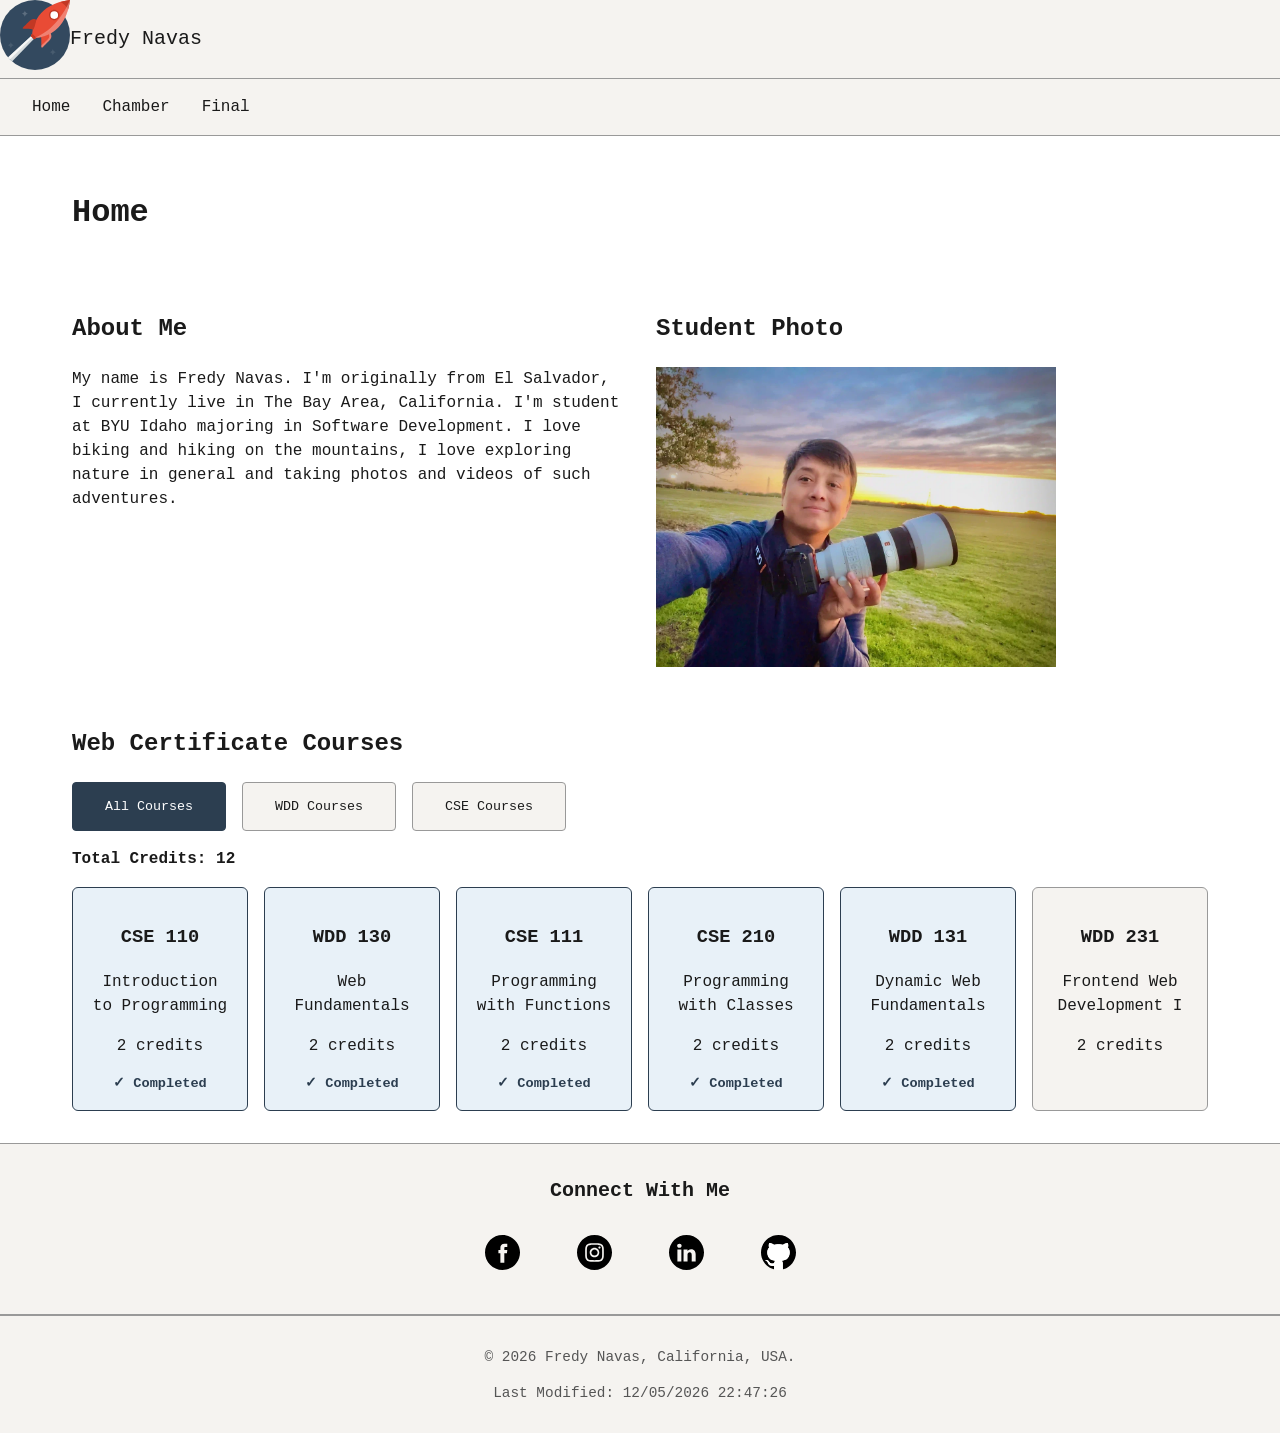
==== index.html @ 6da889e2 "fix index" ====
<!DOCTYPE html>
<html lang="en">
<head>
    <meta charset="UTF-8">
    <meta name="viewport" content="width=device-width, initial-scale=1.0">
    <meta name="author" content="Fredy Navas">
    <meta name="description" content="Initial home page for wdd231, home page with about me and student photo. Also includes Web Certificate Courses sorted.">
    <title>Fredy Navas | Home Page</title>

    <!--FAVICON-->
    <link rel="icon" href="images/rocket-favicon.ico">


    <!--LINK EXTERNAL CSS AND JS-->
    <script src="scripts/date.js" defer></script>
    <script src="scripts/courses.js" defer></script>
    <script src="scripts/course.js" defer></script>
    <script src="scripts/navigation.js" defer></script>
    <link rel="stylesheet" href="styles/index.css">
    <link rel="stylesheet" href="styles/index-large.css">


    <!--FONTS-->
    <link rel="preconnect" href="https://fonts.googleapis.com">
    <link rel="preconnect" href="https://fonts.gstatic.com" crossorigin>
    <link href="https://fonts.googleapis.com/css2?family=Cagliostro&family=Elms+Sans:ital,wght@0,100..900;1,100..900&family=Libre+Baskerville:ital,wght@0,400..700;1,400..700&display=swap" rel="stylesheet">

</head>
<body>
    <header>
        <a href="wdd231/index.html">
            <img src="images/rocket-logo.svg" alt="rocket logo" class="logo">
        </a>
        <span class="site-name">Fredy Navas</span>
        <button id="hamburger" aria-label="Open navigation menu">
            <img src="images/hamburger-menu-3.svg" alt="hamburger menu">
        </button>
    </header>

    <!--Navigation Menu-->
    <nav>
        <a href="wdd231/index.html">Home</a>
        <a href="wdd231/chamber/directory.html">Chamber</a>
        <a href="wdd231/final.html">Final</a>
    </nav>


    <main>
        <h1>Home</h1>

        <section>
            <h2>About Me</h2>
            <p>My name is Fredy Navas. I'm originally from El Salvador, I currently live in The Bay Area, California. I'm student at BYU Idaho majoring in Software Development.
                I love biking and hiking on the mountains, I love exploring nature in general and  taking photos and videos of such adventures.
            </p>
        </section>

        <section>
            <h2>Student Photo</h2>
            <img src="images/fn_cam.webp" alt="Fredy Navas" class="student-photo">
        </section>

        <section>
            <h2>Web Certificate Courses</h2>
            <div class="filter-buttons">
                <button class="filter-btn active" data-filter="all">All Courses</button>
                <button class="filter-btn" data-filter="WDD">WDD Courses</button>
                <button class="filter-btn" data-filter="CSE">CSE Courses</button>
            </div>
            <p id="total-credits"></p>
            <div id="course-cards"></div>
        </section>

    </main>



    <!--Social Media Links-->
    <section class="social-media">
        <h2>Connect With Me</h2>
        <div class="social-links">
            <a href="https://www.facebook.com/fredynavas" target="_blank" aria-label="Facebook">
                <img src="images/facebook.svg" alt="Facebook Icon" class="social-icon">
            </a>
            <a href="https://www.instagram.com/fredywnavas" target="_blank" aria-label="Instagram">
                <img src="images/instagram.svg" alt="Instagram Icon" class="social-icon">
            </a>
            <a href="https://www.linkedin.com/in/fredynavas" target="_blank" aria-label="LinkedIn">
                <img src="images/linkedin.svg" alt="LinkedIn Icon" class="social-icon">
            </a>
            <a href="https://www.github.com/fredywnavas" target="_blank" aria-label="GitHub">
                <img src="images/github.svg" alt="GitHub Icon" class="social-icon">
            </a>
        </div>
    </section>









    <footer>
        <p>&copy; <span id="currentyear"></span> Fredy Navas, California, USA.</p>
        <p id="lastModified"></p>
    </footer>
    
</body>
</html>
---- styles/index.css ----
:root {
    /* C O L O R S */
    --color-bg: #ffffff; /* pure white background */
    --color-bg-alt: #f5f3f0; /* light off-white panels */
    --color-text: #1a1a1a; /* dark charcoal for maximum contrast */
    --color-text-muted: #555555; /* medium gray for secondary text */
    --color-accent: #2c3e50; /* deep navy/charcoal accent */
    --color-accent-alt: #34495e; /* slightly lighter accent */
    --color-border: #999999; /* darker visible borders */

    /* F O N T S */
    --font-main: 'Menlo', 'Monaco', 'Consolas', monospace;

    /* S P A C I N G (for consistent proximity / repetition */
    --spacing-sm: 0.5;
    --spacing-md: 1rem;
    --spacing-lg: 2rem;

    /* L A Y O U T */
    --max-width: 1200px;
}

* {
    box-sizing: border-box;
}

body {
    margin: 0;
    font-family: var(--font-main);
    background-color: var(--color-bg);
    color: var(--color-text);
    line-height: 1.5;
}

main {
    padding: 2rem;
}

main section img {
    width: 50%;
    max-width: 200%;
    height: auto;
}

/* H E A D E R */

header {
    display: flex;
    align-items: center;
    gap: var(--spacing-sm);
    padding: var(--spacing-sm) var(--spacing-md);
    background-color: var(--color-bg-alt);
    border-bottom: 1px solid var(--color-border);
}

/*  L O G O  */
.logo {
    width: 70px;
    height: 70px;
    flex-shrink: 0;
}

.site-name {
    font-size: 1.25rem;
    margin-right: auto; /* pushes hamburger button to the far right */
}

#hamburger {
    background: none;
    border: none;
    padding: var(--spacing-sm);
    cursor: pointer;
    line-height: 0; /* prevents extra height around the img */
}

#hamburger img {
    width: 50px;
    height: 50px;
}









/*BUTTONS HOME CHAMBER FINAL*/

nav {
    display: none; /* hidden by default on mobile */
    flex-direction: column; /* vertical menu on mobile */
    gap: var(--spacing-md);
    padding: var(--spacing-md);
    background-color: var(--color-bg-alt);
    border-bottom: 1px solid var(--color-border);
}

/* Show nav when hamburger is clicked (active class added by JS) */
nav.active {
    display: flex;
}

nav a {
    color: var(--color-text);
    text-decoration: none;
    padding: var(--spacing-sm) var(--spacing-md);
    border-radius: 4px;
    transition: all 0.3s ease;      /* smooth hover effect */
    font-weight: 500;
}

nav a:hover {
    background-color: #e0e0e0;      /* light gray on hover */
    color: var(--color-accent);     /* dark accent text */
}

nav a.active {
    background-color: var(--color-accent);   /* deep navy background */
    color: #ffffff;                           /* white text */
    font-weight: bold;
}










/* B U T T O N S */

.filter-buttons {
    display: flex;
    gap: var(--spacing-md);
    margin-bottom: var(--spacing-md);
    flex-wrap: wrap;
}

.filter-btn {
    background-color: var(--color-bg-alt);
    color: var(--color-text);
    border: 1px solid var(--color-border);
    padding: var(--spacing-md) var(--spacing-lg);
    border-radius: 4px;
    cursor: pointer;
    font-family: var(--font-main);
}

.filter-btn.active {
    background-color: var(--color-accent);
    color: #ffffff;
    border-color: var(--color-accent);
}


/* C O U R S E - C A R D S */

#course-cards {
    display: grid;
    grid-template-columns: repeat(auto-fit, minmax(140px, 1fr));
    gap: var(--spacing-md);
}

.course-card {
    background-color: var(--color-bg-alt);
    border: 1px solid var(--color-border);
    border-radius: 6px;
    padding: var(--spacing-md);
    text-align: center;
}

.course-card.completed {
    border-color: var(--color-accent);
    background-color: #e8f1f8; /* light blue tint for completed cards */
}

.course-card.completed::after {
    content: "✓ Completed";
    display: block;
    margin-top: var(--spacing-sm);
    color: var(--color-accent);
    font-size: 0.85rem;
    font-weight: bold;
}

#total-credits {
    font-weight: bold;
    margin-bottom: var(--spacing-md);
}




/* S O C I A L   M E D I A */
 
.social-media {
    padding: var(--spacing-lg) var(--spacing-md);
    text-align: center;
    background-color: var(--color-bg-alt);
    border-top: 1px solid var(--color-border);
    border-bottom: 1px solid var(--color-border);
}
 
.social-media h2 {
    margin-top: 0;
    margin-bottom: var(--spacing-md);
    color: var(--color-text);
    font-size: 1.25rem;
}
 
.social-links {
    display: flex;
    justify-content: center;
    gap: var(--spacing-lg);
    flex-wrap: wrap;
}
 
.social-links a {
    display: inline-flex;
    align-items: center;
    justify-content: center;
    width: 50px;
    height: 50px;
    border-radius: 50%;
    text-decoration: none;
    transition: all 0.3s ease;
}
 
.social-links a:hover {
    background-color: #73a7df;
    transform: scale(1.1);
    box-shadow: 0 4px 8px rgba(61, 154, 241, 0.2);
}





footer {
    text-align: center;
    padding: var(--spacing-md);
    background-color: var(--color-bg-alt);
    border-top: 1px solid var(--color-border);
    font-size: 0.9rem;
    color: var(--color-text-muted);
}
---- styles/index-large.css ----
/*MEDIA QUERY FOR LARGE SCREENS*/
@media (min-width: 768px) {
    
    /*HIDE HAMBURGER MENU ON LARGER SCREENS*/
    #hamburger {
        display: none;
    }

    /*SHOW NAVIGATION MENU ON LARGER SCREENS*/
    nav {
        display: flex !important;
        flex-direction: row !important;
        gap: 2rem;
        padding: 1rem 2rem;
        background-color: var(--color-bg-alt);
        border-bottom: 1px solid var(--color-border);
    }

    /*Increase padding and add max-width on larger screens*/
    main {
        padding: 2rem;
        max-width: 1200px;
        margin: 0 auto;
        display: grid;
        grid-template-columns: 1fr 1fr;
        gap: 2rem;
    }

    /*Make heading span full width*/
    main > h1 {
        grid-column: 1 / -1;
    }

    /*Make courses span full width*/
    main > section:nth-child(4){
        grid-column: 1 / -1;
    }

    /*Adjust photo for desktop*/
    main section img.student-photo {
        width: 100%;
        max-width: 400px;
        height: auto;
    }



    /* Social media styling for larger screens */
    .social-links {
        gap: 2rem;
    }

 
    .social-links a {
        width: 60px;
        height: 60px;
    }
 
    .social-links a img {
        width: 35px;
        height: 35px;
    }
}
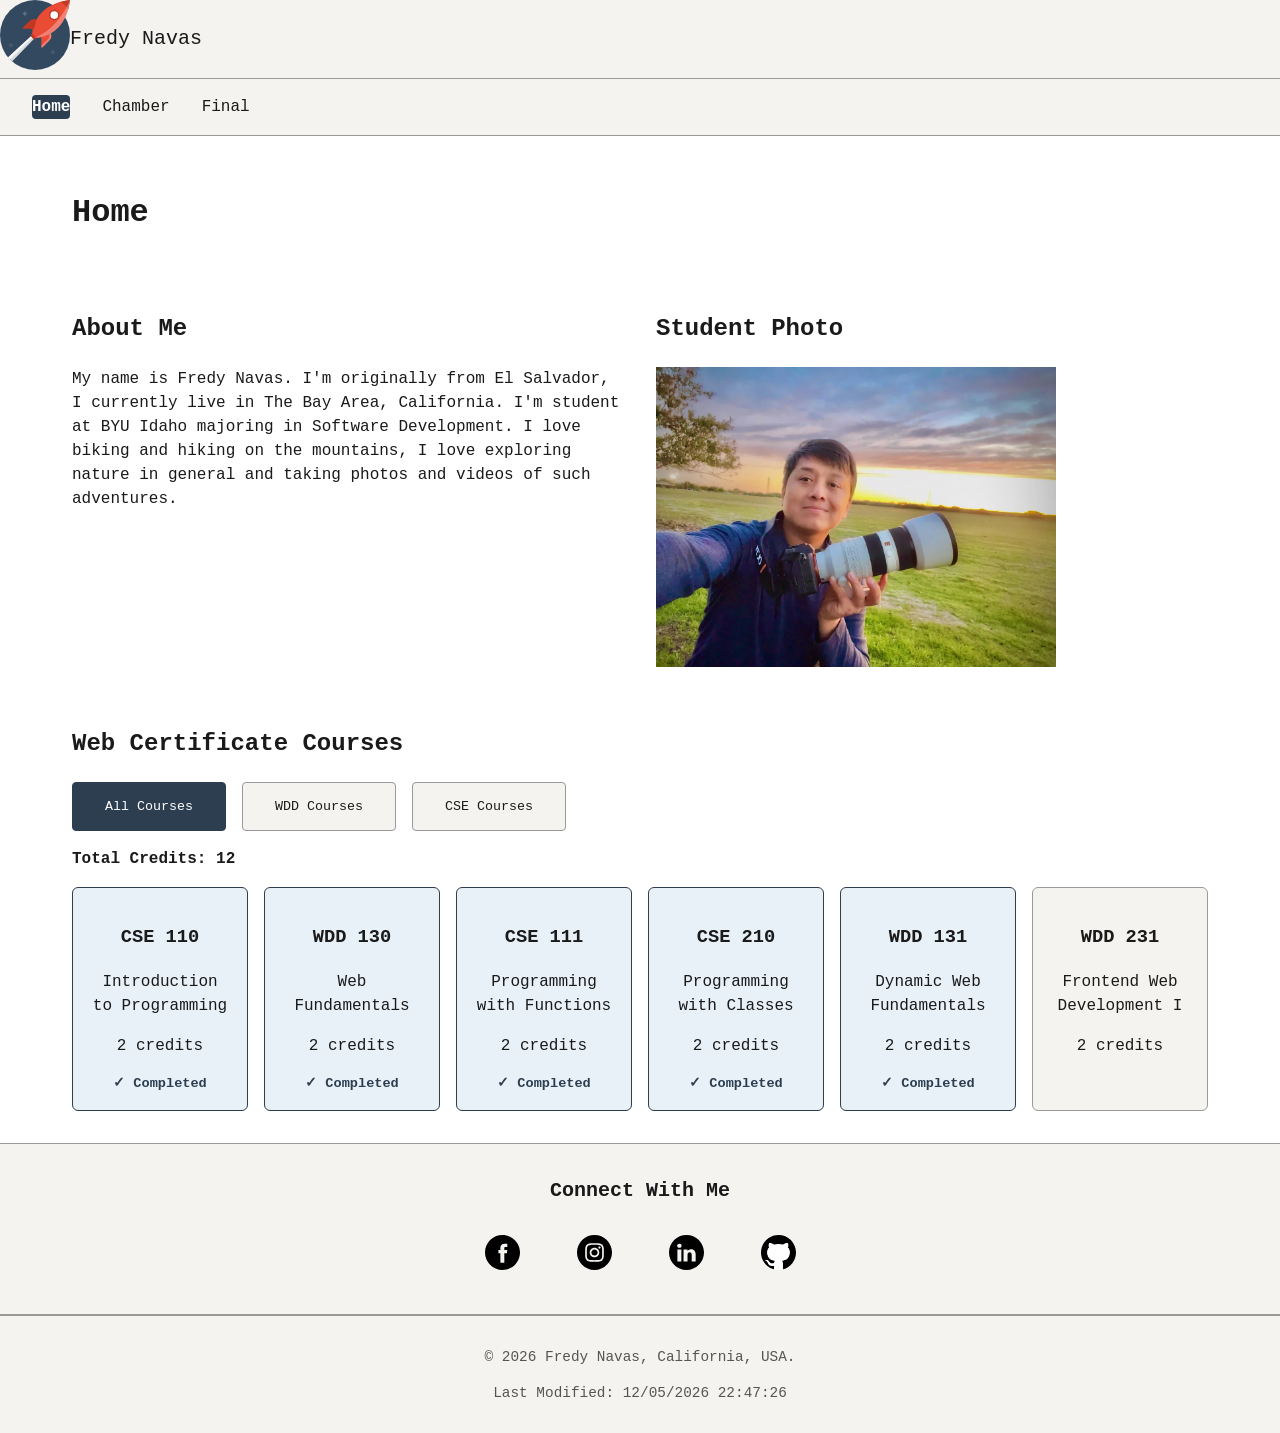
==== commit 26e46e9c: "fix index links 3rd" ====
--- a/index.html
+++ b/index.html
@@ -39,9 +39,9 @@
 
     <!--Navigation Menu-->
     <nav>
-        <a href="wdd231/index.html">Home</a>
-        <a href="wdd231/chamber/directory.html">Chamber</a>
-        <a href="wdd231/final.html">Final</a>
+        <a href="index.html">Home</a>
+        <a href="chamber/index.html">Chamber</a>
+        <a href="final.html">Final</a>
     </nav>
 
 
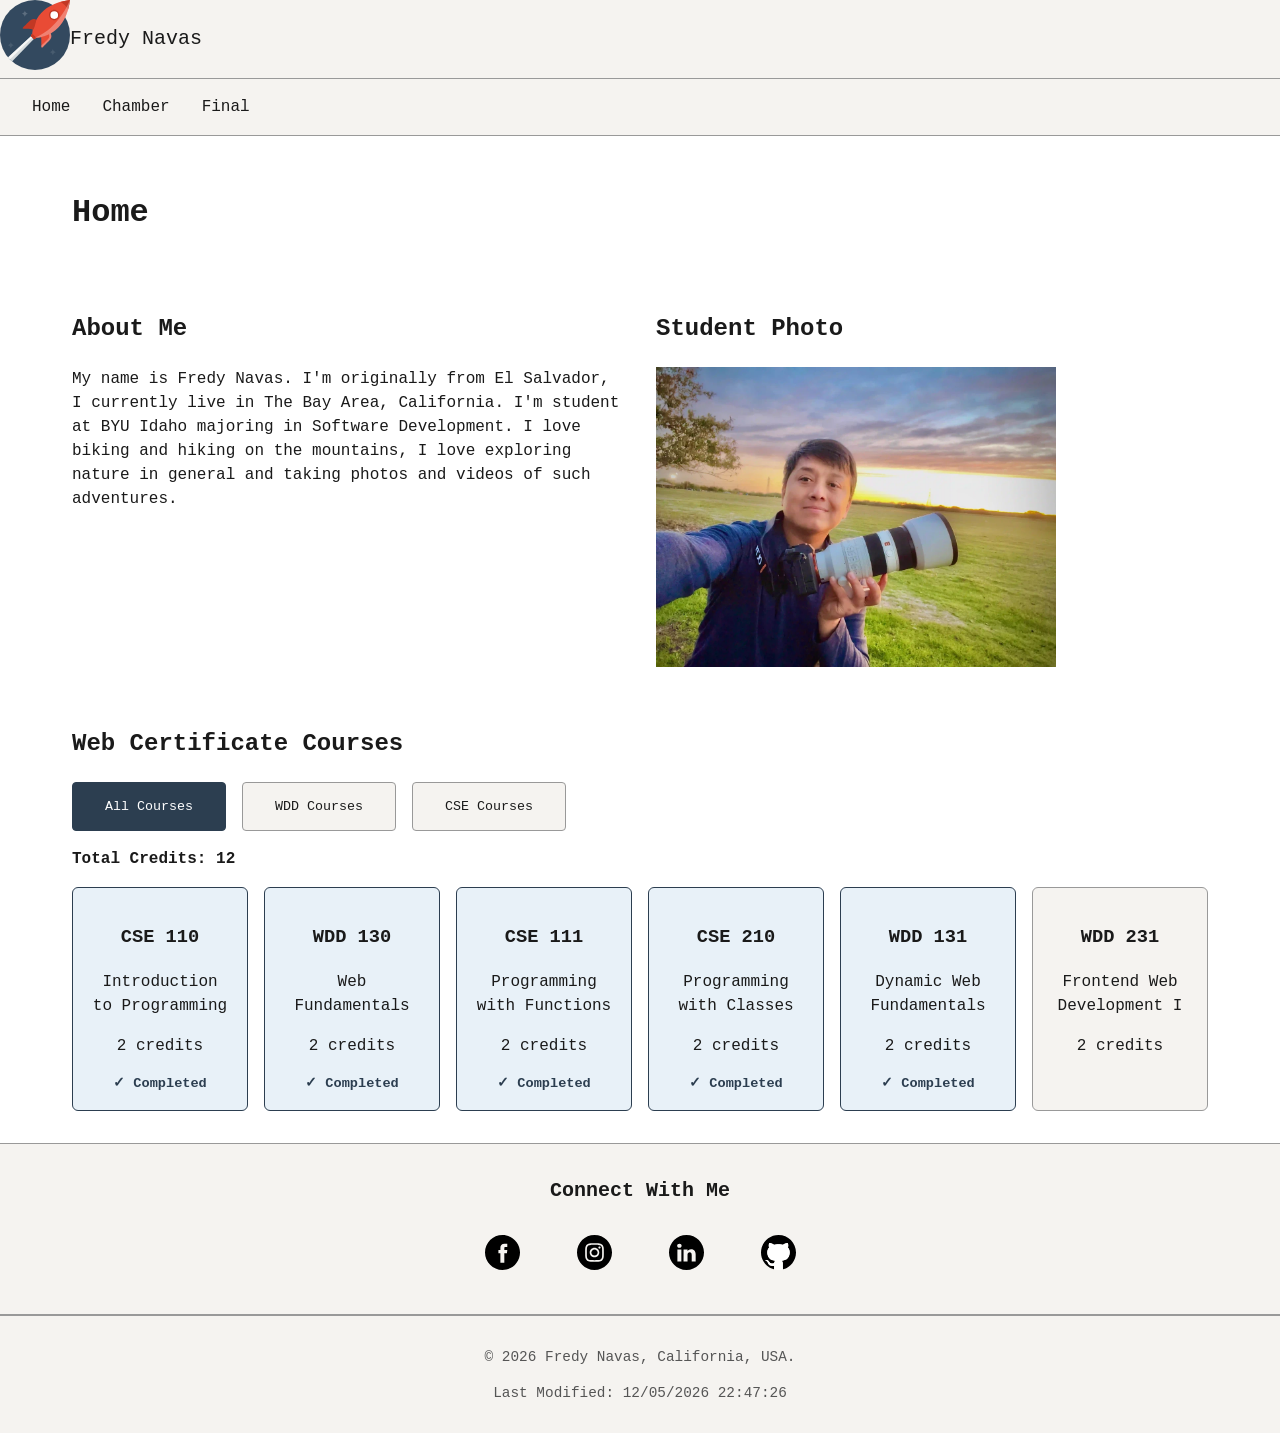
==== commit c6dd69a0: "fix index links 4th" ====
--- a/index.html
+++ b/index.html
@@ -39,9 +39,9 @@
 
     <!--Navigation Menu-->
     <nav>
-        <a href="index.html">Home</a>
-        <a href="chamber/index.html">Chamber</a>
-        <a href="final.html">Final</a>
+        <a href="wdd231/index.html">Home</a>
+        <a href="wdd231/chamber/index.html">Chamber</a>
+        <a href="wdd231/final.html">Final</a>
     </nav>
 
 
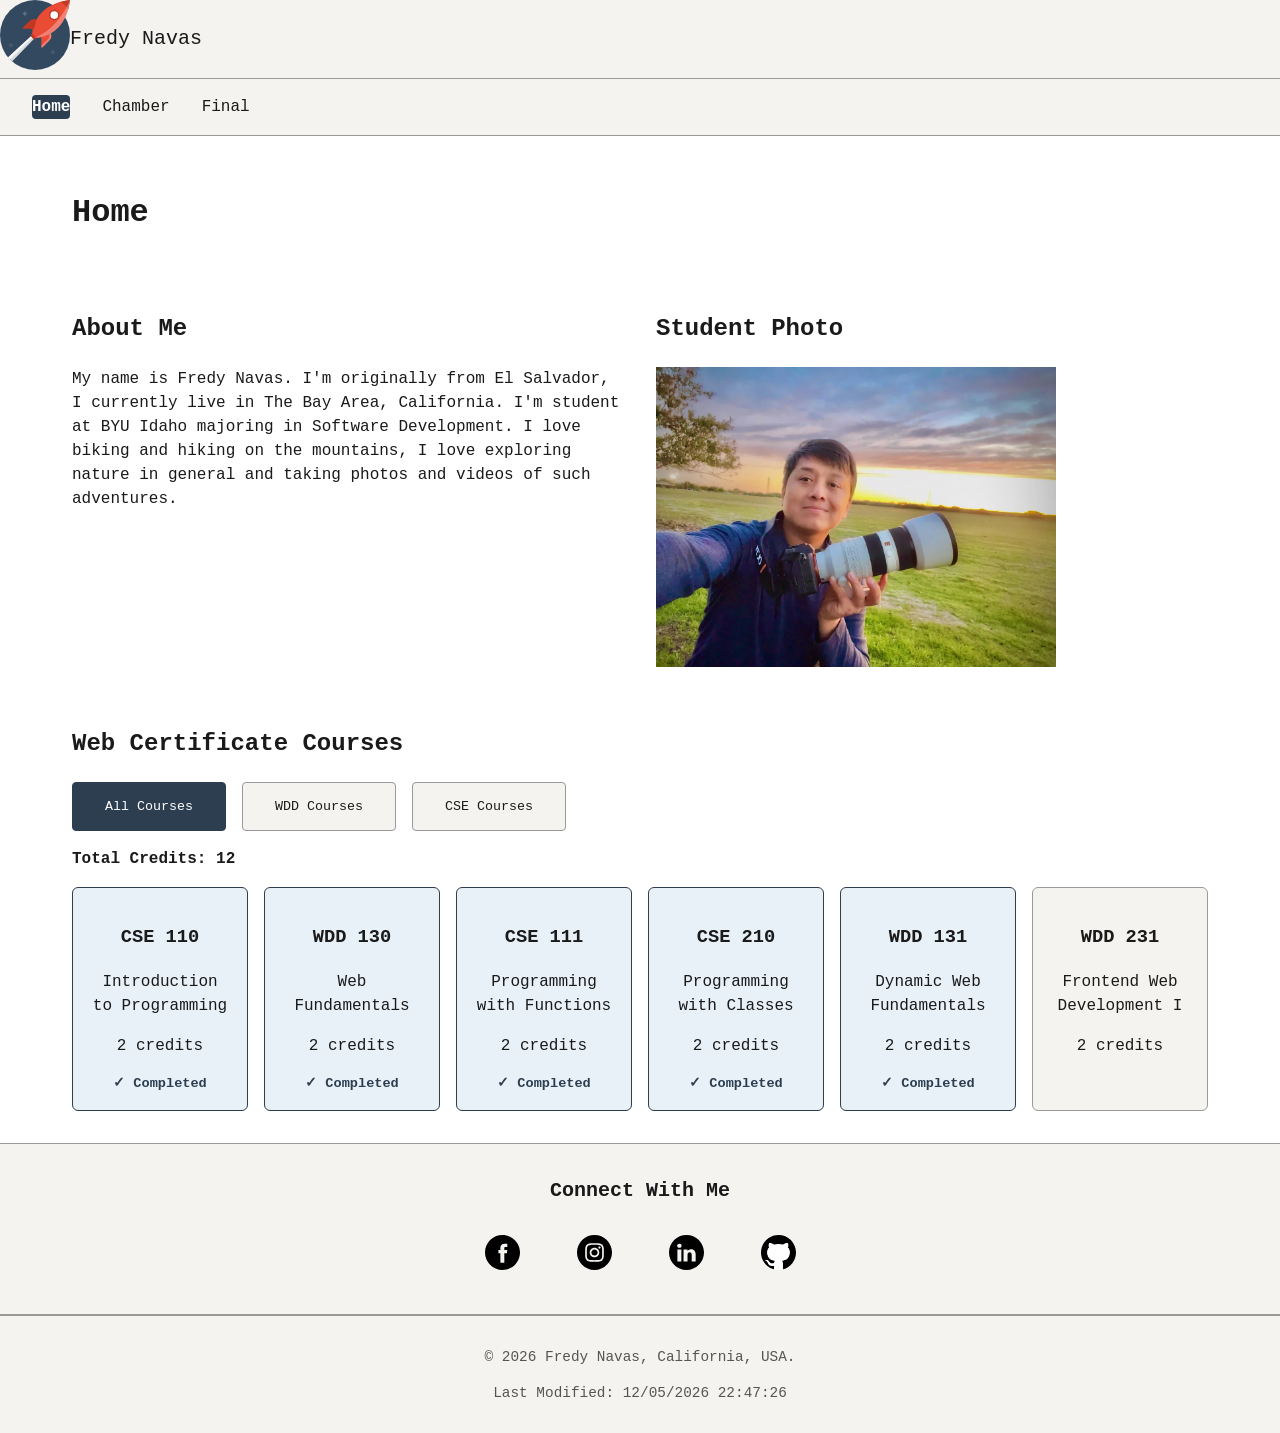
==== commit 6373c611: "Update navigation links in index.html fixing links 5th" ====
--- a/index.html
+++ b/index.html
@@ -39,9 +39,9 @@
 
     <!--Navigation Menu-->
     <nav>
-        <a href="wdd231/index.html">Home</a>
-        <a href="wdd231/chamber/index.html">Chamber</a>
-        <a href="wdd231/final.html">Final</a>
+        <a href="index.html">Home</a>
+        <a href="chamber/index.html">Chamber</a>
+        <a href="chamber/final.html">Final</a>
     </nav>
 
 
@@ -108,4 +108,4 @@
     </footer>
     
 </body>
-</html>+</html>
